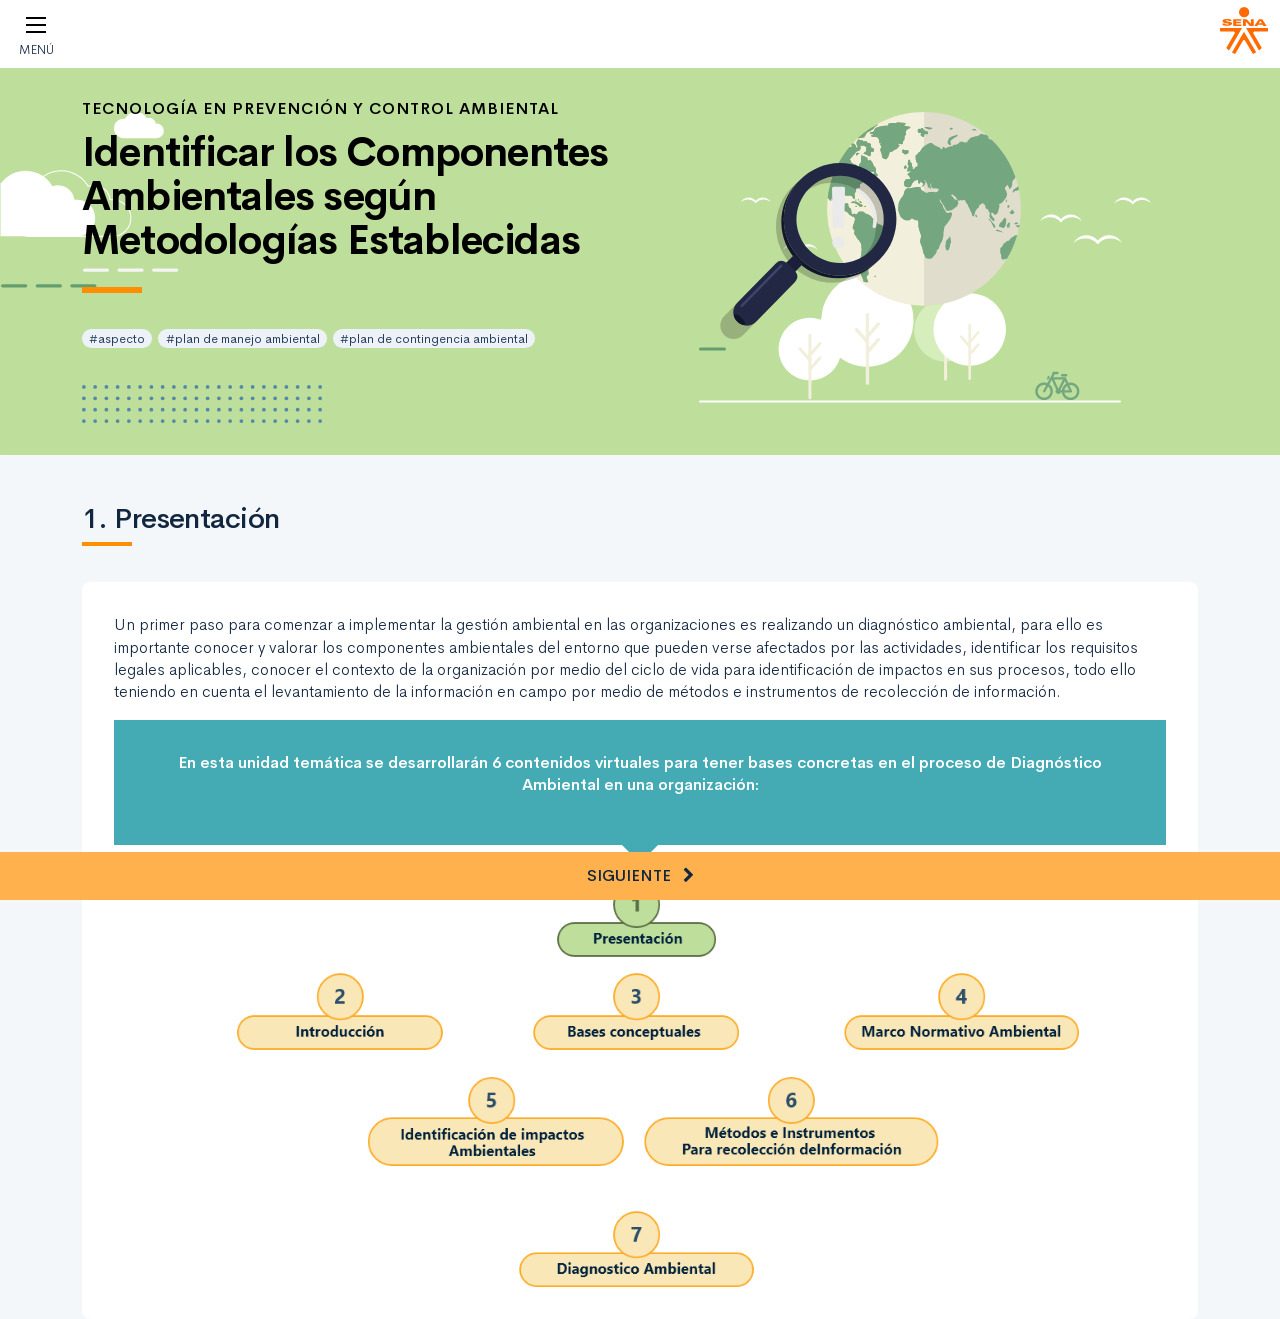
==== public/main.html @ da0600a4 "Termiando CF1 listo para revisión." ====
<!DOCTYPE html>
<html lang="es">
    <head>
        <meta charset="UTF-8">
        <meta name="viewport" content="width=device-width, user-scalable=no, initial-scale=1.0, maximum-scale=1.0, minimum-scale=1.0">
        <title>Identificar los Componentes Ambientales según Metodologías Establecidas</title>
        <meta meta name="description" content="En este componente formativo se identificarán todos los términos, técnicas y métodos necesarios para el desarrollo del primer resultado de aprendizaje, su fin es preparar al aprendiz para el diagnóstico ambiental en una organización, realizando identificación del contexto de la organización, componentes ambientales, diversas metodologías de evaluación de impacto y riesgos ambientales para priorizar impactos significativos y proponer planes de manejo ambiental.">
        <link rel="icon" type="image/svg+xml" href="assets/images/logos/senaLogo.svg">
        <link rel="stylesheet" href="assets/fonts/feather/feather.css">
        <link rel="stylesheet" href="assets/fonts/fontawesome/css/font-awesome.css">
        <link href="assets/css/fancybox.css" rel="stylesheet">
        <link href="assets/css/animate.css" rel="stylesheet">
        <link rel="stylesheet" href="assets/css/main.css">
    </head>
    <body class="theme-dark page-header-textura" id="page-main">
        <div class="page-main">
            <header class="sticky-top">
                <div class="page-topbar">
                    <div class="container-fluid">
                        <div class="d-flex justify-content-between align-items-center">
                            <div class="page-topbar__menu"><a class="page-topbar__menu-icon btn-menu-responsive" href="#"><span></span><span></span><span></span></a><span class="page-topbar__menu-title">MENÚ</span></div>
                            <div class="page-topbar__logo"><img class="img-fluid" src="assets/images/logos/senaLogo.svg" alt="Logo SENA"></div>
                        </div>
                    </div>
                </div>
            </header>
            <main class="mb-5">
                <div class="page-header" id="page-main-header">
                    <div class="page-textura">
                        <div class="container">
                            <div class="curso-portada">
                                <div class="row align-items-center">
                                    <div class="col-12 col-lg-6">
                                        <h3 class="curso-subtitulo" id="curso-titulo-componente">TECNOLOGÍA EN PREVENCIÓN Y CONTROL AMBIENTAL</h3>
                                        <h1 class="curso-titulo" id="curso-titulo-tema">Identificar los Componentes Ambientales según Metodologías Establecidas</h1>
                                        <div class="brand-line-primary"></div>
                                        <div class="keywords"><span class="badge badge-pill badge-light mr-2">#aspecto</span><span class="badge badge-pill badge-light mr-2">#plan de manejo ambiental</span><span class="badge badge-pill badge-light mr-2">#plan de contingencia ambiental</span></div>
                                        <div class="barra-dots mt-5"><img class="img-fluid" src="assets/images/header/icon_dots.svg" alt="alt" /></div>
                                    </div>
                                    <div class="col-12 col-lg-6 text-center">
                                        <div class="d-none d-lg-block"><img class="curso-imagen" src="assets/images/header/header_media.png" /></div>
                                    </div>
                                </div>
                            </div>
                        </div>
                    </div>
                </div>
                <div id="mainContent"></div>
            </main>
            <footer class="mt-5">
                <div class="page-control" id="page-control">
                    <div class="row justify-content-center align-items-center"><a class="page-control-link page-control-prev col py-3 text-center" id="back" href="#"><span>
                                <div class="fa fa-chevron-left mr-3"></div>Anterior
                            </span></a><a class="page-control-link page-control-next col py-3 text-center" id="next" href="#"><span>Siguiente<div class="fa fa-chevron-right ml-3"></div></span></a></div>
                </div>
            </footer>
        </div>
        <aside id="page-main-aside">
            <div class="aside-contenidos">
                <div class="aside-contenidos__header d-flex justify-content-between align-items-center">
                    <div class="aside-contenidos__titulo"><span> <i class="fa fa-list-ul mr-2"></i>Contenidos</span></div>
                    <div class="aside-contenidos__close d-md-none"><a class="page-main-aside__close icon btnclose m-0" href="#"></a></div>
                </div>
                <nav class="aside-contenidos__body">
                    <ul class="menu-main" id="menuMain"></ul>
                </nav>
            </div>
            <div class="aside-extra position-relative">
                <ul class="fixed-bottom menu-secondary" id="menuSecondary"></ul>
            </div>
        </aside>
        <script src="assets/js/vendor.js"></script>
        <script src="assets/js/global.js"> </script>
        <script src="assets/js/pages.js"> </script>
    </body>
</html>
---- public/assets/fonts/feather/feather.css ----
@font-face {
  font-family: 'Feather';
  src:
    url('fonts/Feather.ttf?sdxovp') format('truetype'),
    url('fonts/Feather.woff?sdxovp') format('woff'),
    url('fonts/Feather.svg?sdxovp#Feather') format('svg');
  font-weight: normal;
  font-style: normal;
}

.fe {
  /* use !important to prevent issues with browser extensions that change fonts */
  font-family: 'Feather' !important;
  speak: none;
  font-style: normal;
  font-weight: normal;
  font-variant: normal;
  text-transform: none;
  line-height: 1;

  /* Better Font Rendering =========== */
  -webkit-font-smoothing: antialiased;
  -moz-osx-font-smoothing: grayscale;
}

.fe-activity:before {
  content: "\e900";
}
.fe-airplay:before {
  content: "\e901";
}
.fe-alert-circle:before {
  content: "\e902";
}
.fe-alert-octagon:before {
  content: "\e903";
}
.fe-alert-triangle:before {
  content: "\e904";
}
.fe-align-center:before {
  content: "\e905";
}
.fe-align-justify:before {
  content: "\e906";
}
.fe-align-left:before {
  content: "\e907";
}
.fe-align-right:before {
  content: "\e908";
}
.fe-anchor:before {
  content: "\e909";
}
.fe-aperture:before {
  content: "\e90a";
}
.fe-archive:before {
  content: "\e90b";
}
.fe-arrow-down:before {
  content: "\e90c";
}
.fe-arrow-down-circle:before {
  content: "\e90d";
}
.fe-arrow-down-left:before {
  content: "\e90e";
}
.fe-arrow-down-right:before {
  content: "\e90f";
}
.fe-arrow-left:before {
  content: "\e910";
}
.fe-arrow-left-circle:before {
  content: "\e911";
}
.fe-arrow-right:before {
  content: "\e912";
}
.fe-arrow-right-circle:before {
  content: "\e913";
}
.fe-arrow-up:before {
  content: "\e914";
}
.fe-arrow-up-circle:before {
  content: "\e915";
}
.fe-arrow-up-left:before {
  content: "\e916";
}
.fe-arrow-up-right:before {
  content: "\e917";
}
.fe-at-sign:before {
  content: "\e918";
}
.fe-award:before {
  content: "\e919";
}
.fe-bar-chart:before {
  content: "\e91a";
}
.fe-bar-chart-2:before {
  content: "\e91b";
}
.fe-battery:before {
  content: "\e91c";
}
.fe-battery-charging:before {
  content: "\e91d";
}
.fe-bell:before {
  content: "\e91e";
}
.fe-bell-off:before {
  content: "\e91f";
}
.fe-bluetooth:before {
  content: "\e920";
}
.fe-bold:before {
  content: "\e921";
}
.fe-book:before {
  content: "\e922";
}
.fe-book-open:before {
  content: "\e923";
}
.fe-bookmark:before {
  content: "\e924";
}
.fe-box:before {
  content: "\e925";
}
.fe-briefcase:before {
  content: "\e926";
}
.fe-calendar:before {
  content: "\e927";
}
.fe-camera:before {
  content: "\e928";
}
.fe-camera-off:before {
  content: "\e929";
}
.fe-cast:before {
  content: "\e92a";
}
.fe-check:before {
  content: "\e92b";
}
.fe-check-circle:before {
  content: "\e92c";
}
.fe-check-square:before {
  content: "\e92d";
}
.fe-chevron-down:before {
  content: "\e92e";
}
.fe-chevron-left:before {
  content: "\e92f";
}
.fe-chevron-right:before {
  content: "\e930";
}
.fe-chevron-up:before {
  content: "\e931";
}
.fe-chevrons-down:before {
  content: "\e932";
}
.fe-chevrons-left:before {
  content: "\e933";
}
.fe-chevrons-right:before {
  content: "\e934";
}
.fe-chevrons-up:before {
  content: "\e935";
}
.fe-chrome:before {
  content: "\e936";
}
.fe-circle:before {
  content: "\e937";
}
.fe-clipboard:before {
  content: "\e938";
}
.fe-clock:before {
  content: "\e939";
}
.fe-cloud:before {
  content: "\e93a";
}
.fe-cloud-drizzle:before {
  content: "\e93b";
}
.fe-cloud-lightning:before {
  content: "\e93c";
}
.fe-cloud-off:before {
  content: "\e93d";
}
.fe-cloud-rain:before {
  content: "\e93e";
}
.fe-cloud-snow:before {
  content: "\e93f";
}
.fe-code:before {
  content: "\e940";
}
.fe-codepen:before {
  content: "\e941";
}
.fe-command:before {
  content: "\e942";
}
.fe-compass:before {
  content: "\e943";
}
.fe-copy:before {
  content: "\e944";
}
.fe-corner-down-left:before {
  content: "\e945";
}
.fe-corner-down-right:before {
  content: "\e946";
}
.fe-corner-left-down:before {
  content: "\e947";
}
.fe-corner-left-up:before {
  content: "\e948";
}
.fe-corner-right-down:before {
  content: "\e949";
}
.fe-corner-right-up:before {
  content: "\e94a";
}
.fe-corner-up-left:before {
  content: "\e94b";
}
.fe-corner-up-right:before {
  content: "\e94c";
}
.fe-cpu:before {
  content: "\e94d";
}
.fe-credit-card:before {
  content: "\e94e";
}
.fe-crop:before {
  content: "\e94f";
}
.fe-crosshair:before {
  content: "\e950";
}
.fe-database:before {
  content: "\e951";
}
.fe-delete:before {
  content: "\e952";
}
.fe-disc:before {
  content: "\e953";
}
.fe-dollar-sign:before {
  content: "\e954";
}
.fe-download:before {
  content: "\e955";
}
.fe-download-cloud:before {
  content: "\e956";
}
.fe-droplet:before {
  content: "\e957";
}
.fe-edit:before {
  content: "\e958";
}
.fe-edit-2:before {
  content: "\e959";
}
.fe-edit-3:before {
  content: "\e95a";
}
.fe-external-link:before {
  content: "\e95b";
}
.fe-eye:before {
  content: "\e95c";
}
.fe-eye-off:before {
  content: "\e95d";
}
.fe-facebook:before {
  content: "\e95e";
}
.fe-fast-forward:before {
  content: "\e95f";
}
.fe-feather:before {
  content: "\e960";
}
.fe-file:before {
  content: "\e961";
}
.fe-file-minus:before {
  content: "\e962";
}
.fe-file-plus:before {
  content: "\e963";
}
.fe-file-text:before {
  content: "\e964";
}
.fe-film:before {
  content: "\e965";
}
.fe-filter:before {
  content: "\e966";
}
.fe-flag:before {
  content: "\e967";
}
.fe-folder:before {
  content: "\e968";
}
.fe-folder-minus:before {
  content: "\e969";
}
.fe-folder-plus:before {
  content: "\e96a";
}
.fe-gift:before {
  content: "\e96b";
}
.fe-git-branch:before {
  content: "\e96c";
}
.fe-git-commit:before {
  content: "\e96d";
}
.fe-git-merge:before {
  content: "\e96e";
}
.fe-git-pull-request:before {
  content: "\e96f";
}
.fe-github:before {
  content: "\e970";
}
.fe-gitlab:before {
  content: "\e971";
}
.fe-globe:before {
  content: "\e972";
}
.fe-grid:before {
  content: "\e973";
}
.fe-hard-drive:before {
  content: "\e974";
}
.fe-hash:before {
  content: "\e975";
}
.fe-headphones:before {
  content: "\e976";
}
.fe-heart:before {
  content: "\e977";
}
.fe-help-circle:before {
  content: "\e978";
}
.fe-home:before {
  content: "\e979";
}
.fe-image:before {
  content: "\e97a";
}
.fe-inbox:before {
  content: "\e97b";
}
.fe-info:before {
  content: "\e97c";
}
.fe-instagram:before {
  content: "\e97d";
}
.fe-italic:before {
  content: "\e97e";
}
.fe-layers:before {
  content: "\e97f";
}
.fe-layout:before {
  content: "\e980";
}
.fe-life-buoy:before {
  content: "\e981";
}
.fe-link:before {
  content: "\e982";
}
.fe-link-2:before {
  content: "\e983";
}
.fe-linkedin:before {
  content: "\e984";
}
.fe-list:before {
  content: "\e985";
}
.fe-loader:before {
  content: "\e986";
}
.fe-lock:before {
  content: "\e987";
}
.fe-log-in:before {
  content: "\e988";
}
.fe-log-out:before {
  content: "\e989";
}
.fe-mail:before {
  content: "\e98a";
}
.fe-map:before {
  content: "\e98b";
}
.fe-map-pin:before {
  content: "\e98c";
}
.fe-maximize:before {
  content: "\e98d";
}
.fe-maximize-2:before {
  content: "\e98e";
}
.fe-menu:before {
  content: "\e98f";
}
.fe-message-circle:before {
  content: "\e990";
}
.fe-message-square:before {
  content: "\e991";
}
.fe-mic:before {
  content: "\e992";
}
.fe-mic-off:before {
  content: "\e993";
}
.fe-minimize:before {
  content: "\e994";
}
.fe-minimize-2:before {
  content: "\e995";
}
.fe-minus:before {
  content: "\e996";
}
.fe-minus-circle:before {
  content: "\e997";
}
.fe-minus-square:before {
  content: "\e998";
}
.fe-monitor:before {
  content: "\e999";
}
.fe-moon:before {
  content: "\e99a";
}
.fe-more-horizontal:before {
  content: "\e99b";
}
.fe-more-vertical:before {
  content: "\e99c";
}
.fe-move:before {
  content: "\e99d";
}
.fe-music:before {
  content: "\e99e";
}
.fe-navigation:before {
  content: "\e99f";
}
.fe-navigation-2:before {
  content: "\e9a0";
}
.fe-octagon:before {
  content: "\e9a1";
}
.fe-package:before {
  content: "\e9a2";
}
.fe-paperclip:before {
  content: "\e9a3";
}
.fe-pause:before {
  content: "\e9a4";
}
.fe-pause-circle:before {
  content: "\e9a5";
}
.fe-percent:before {
  content: "\e9a6";
}
.fe-phone:before {
  content: "\e9a7";
}
.fe-phone-call:before {
  content: "\e9a8";
}
.fe-phone-forwarded:before {
  content: "\e9a9";
}
.fe-phone-incoming:before {
  content: "\e9aa";
}
.fe-phone-missed:before {
  content: "\e9ab";
}
.fe-phone-off:before {
  content: "\e9ac";
}
.fe-phone-outgoing:before {
  content: "\e9ad";
}
.fe-pie-chart:before {
  content: "\e9ae";
}
.fe-play:before {
  content: "\e9af";
}
.fe-play-circle:before {
  content: "\e9b0";
}
.fe-plus:before {
  content: "\e9b1";
}
.fe-plus-circle:before {
  content: "\e9b2";
}
.fe-plus-square:before {
  content: "\e9b3";
}
.fe-pocket:before {
  content: "\e9b4";
}
.fe-power:before {
  content: "\e9b5";
}
.fe-printer:before {
  content: "\e9b6";
}
.fe-radio:before {
  content: "\e9b7";
}
.fe-refresh-ccw:before {
  content: "\e9b8";
}
.fe-refresh-cw:before {
  content: "\e9b9";
}
.fe-repeat:before {
  content: "\e9ba";
}
.fe-rewind:before {
  content: "\e9bb";
}
.fe-rotate-ccw:before {
  content: "\e9bc";
}
.fe-rotate-cw:before {
  content: "\e9bd";
}
.fe-rss:before {
  content: "\e9be";
}
.fe-save:before {
  content: "\e9bf";
}
.fe-scissors:before {
  content: "\e9c0";
}
.fe-search:before {
  content: "\e9c1";
}
.fe-send:before {
  content: "\e9c2";
}
.fe-server:before {
  content: "\e9c3";
}
.fe-settings:before {
  content: "\e9c4";
}
.fe-share:before {
  content: "\e9c5";
}
.fe-share-2:before {
  content: "\e9c6";
}
.fe-shield:before {
  content: "\e9c7";
}
.fe-shield-off:before {
  content: "\e9c8";
}
.fe-shopping-bag:before {
  content: "\e9c9";
}
.fe-shopping-cart:before {
  content: "\e9ca";
}
.fe-shuffle:before {
  content: "\e9cb";
}
.fe-sidebar:before {
  content: "\e9cc";
}
.fe-skip-back:before {
  content: "\e9cd";
}
.fe-skip-forward:before {
  content: "\e9ce";
}
.fe-slack:before {
  content: "\e9cf";
}
.fe-slash:before {
  content: "\e9d0";
}
.fe-sliders:before {
  content: "\e9d1";
}
.fe-smartphone:before {
  content: "\e9d2";
}
.fe-speaker:before {
  content: "\e9d3";
}
.fe-square:before {
  content: "\e9d4";
}
.fe-star:before {
  content: "\e9d5";
}
.fe-stop-circle:before {
  content: "\e9d6";
}
.fe-sun:before {
  content: "\e9d7";
}
.fe-sunrise:before {
  content: "\e9d8";
}
.fe-sunset:before {
  content: "\e9d9";
}
.fe-tablet:before {
  content: "\e9da";
}
.fe-tag:before {
  content: "\e9db";
}
.fe-target:before {
  content: "\e9dc";
}
.fe-terminal:before {
  content: "\e9dd";
}
.fe-thermometer:before {
  content: "\e9de";
}
.fe-thumbs-down:before {
  content: "\e9df";
}
.fe-thumbs-up:before {
  content: "\e9e0";
}
.fe-toggle-left:before {
  content: "\e9e1";
}
.fe-toggle-right:before {
  content: "\e9e2";
}
.fe-trash:before {
  content: "\e9e3";
}
.fe-trash-2:before {
  content: "\e9e4";
}
.fe-trending-down:before {
  content: "\e9e5";
}
.fe-trending-up:before {
  content: "\e9e6";
}
.fe-triangle:before {
  content: "\e9e7";
}
.fe-truck:before {
  content: "\e9e8";
}
.fe-tv:before {
  content: "\e9e9";
}
.fe-twitter:before {
  content: "\e9ea";
}
.fe-type:before {
  content: "\e9eb";
}
.fe-umbrella:before {
  content: "\e9ec";
}
.fe-underline:before {
  content: "\e9ed";
}
.fe-unlock:before {
  content: "\e9ee";
}
.fe-upload:before {
  content: "\e9ef";
}
.fe-upload-cloud:before {
  content: "\e9f0";
}
.fe-user:before {
  content: "\e9f1";
}
.fe-user-check:before {
  content: "\e9f2";
}
.fe-user-minus:before {
  content: "\e9f3";
}
.fe-user-plus:before {
  content: "\e9f4";
}
.fe-user-x:before {
  content: "\e9f5";
}
.fe-users:before {
  content: "\e9f6";
}
.fe-video:before {
  content: "\e9f7";
}
.fe-video-off:before {
  content: "\e9f8";
}
.fe-voicemail:before {
  content: "\e9f9";
}
.fe-volume:before {
  content: "\e9fa";
}
.fe-volume-1:before {
  content: "\e9fb";
}
.fe-volume-2:before {
  content: "\e9fc";
}
.fe-volume-x:before {
  content: "\e9fd";
}
.fe-watch:before {
  content: "\e9fe";
}
.fe-wifi:before {
  content: "\e9ff";
}
.fe-wifi-off:before {
  content: "\ea00";
}
.fe-wind:before {
  content: "\ea01";
}
.fe-x:before {
  content: "\ea02";
}
.fe-x-circle:before {
  content: "\ea03";
}
.fe-x-square:before {
  content: "\ea04";
}
.fe-youtube:before {
  content: "\ea05";
}
.fe-zap:before {
  content: "\ea06";
}
.fe-zap-off:before {
  content: "\ea07";
}
.fe-zoom-in:before {
  content: "\ea08";
}
.fe-zoom-out:before {
  content: "\ea09";
}
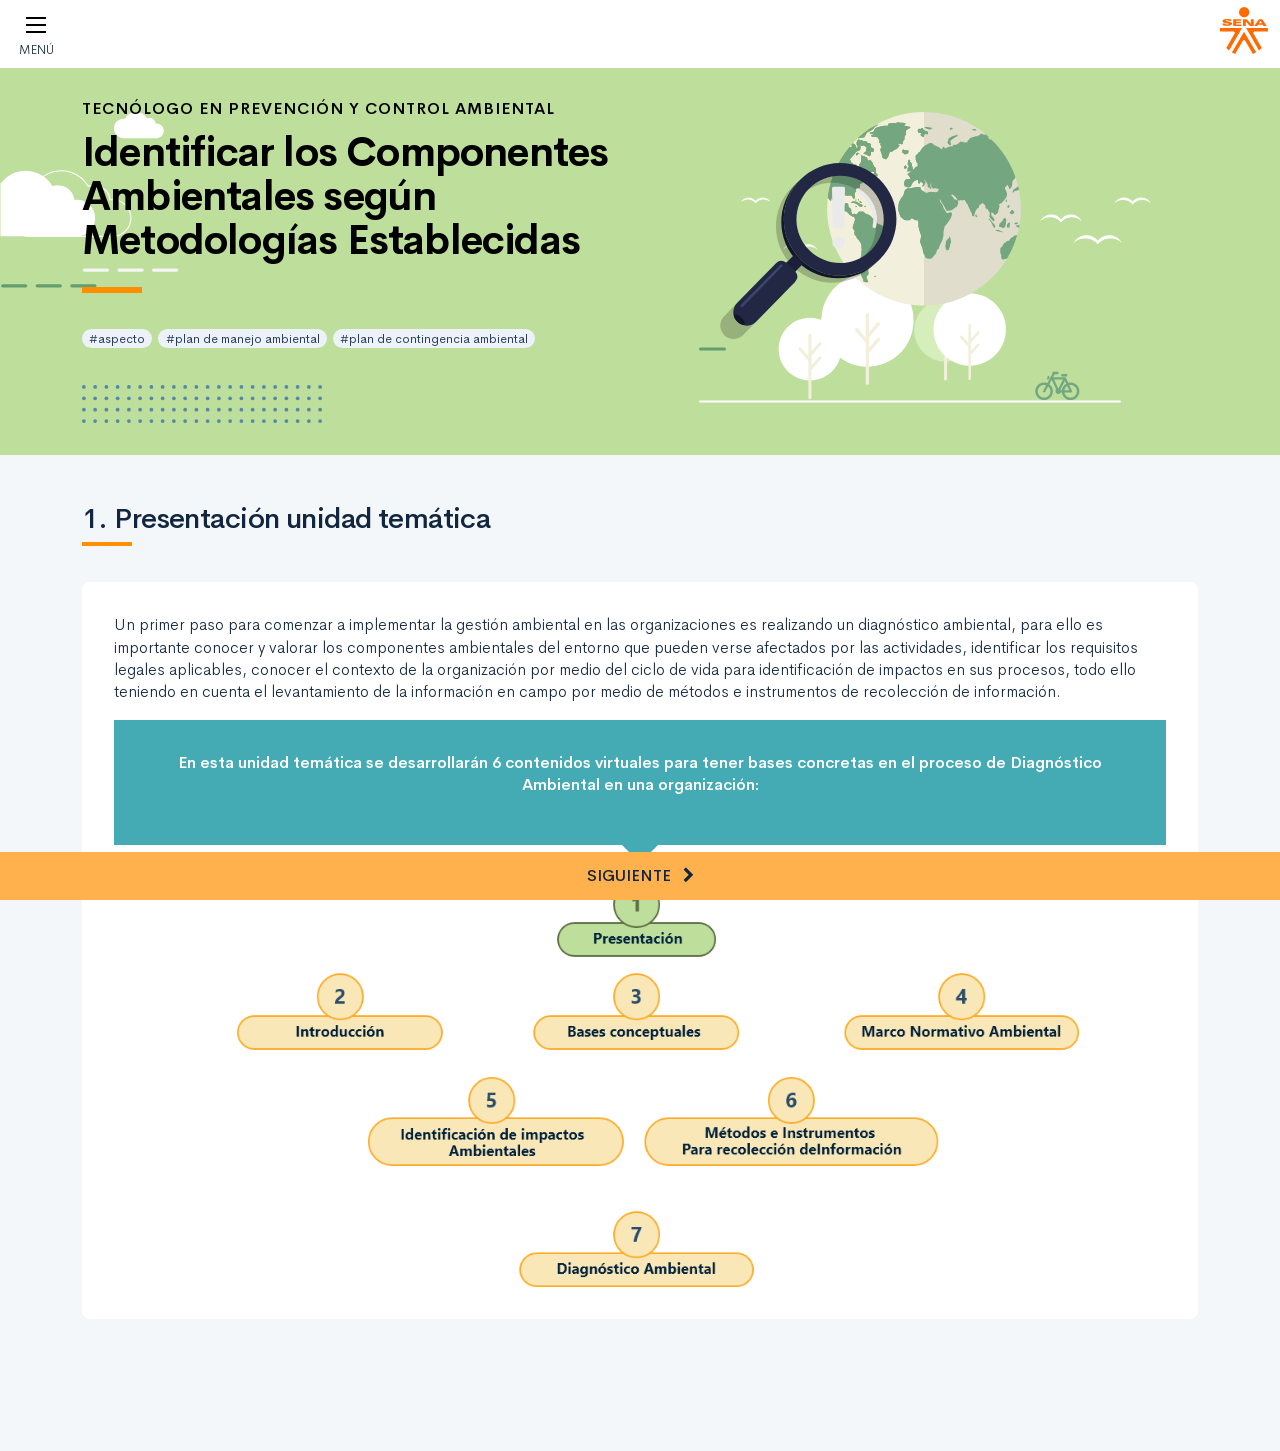
==== commit cfc328fa: "Correcciones 3 Se aplican ajustes solicitados." ====
--- a/public/main.html
+++ b/public/main.html
@@ -31,7 +31,7 @@
                             <div class="curso-portada">
                                 <div class="row align-items-center">
                                     <div class="col-12 col-lg-6">
-                                        <h3 class="curso-subtitulo" id="curso-titulo-componente">TECNOLOGÍA EN PREVENCIÓN Y CONTROL AMBIENTAL</h3>
+                                        <h3 class="curso-subtitulo" id="curso-titulo-componente">TECNÓLOGO EN PREVENCIÓN Y CONTROL AMBIENTAL</h3>
                                         <h1 class="curso-titulo" id="curso-titulo-tema">Identificar los Componentes Ambientales según Metodologías Establecidas</h1>
                                         <div class="brand-line-primary"></div>
                                         <div class="keywords"><span class="badge badge-pill badge-light mr-2">#aspecto</span><span class="badge badge-pill badge-light mr-2">#plan de manejo ambiental</span><span class="badge badge-pill badge-light mr-2">#plan de contingencia ambiental</span></div>
